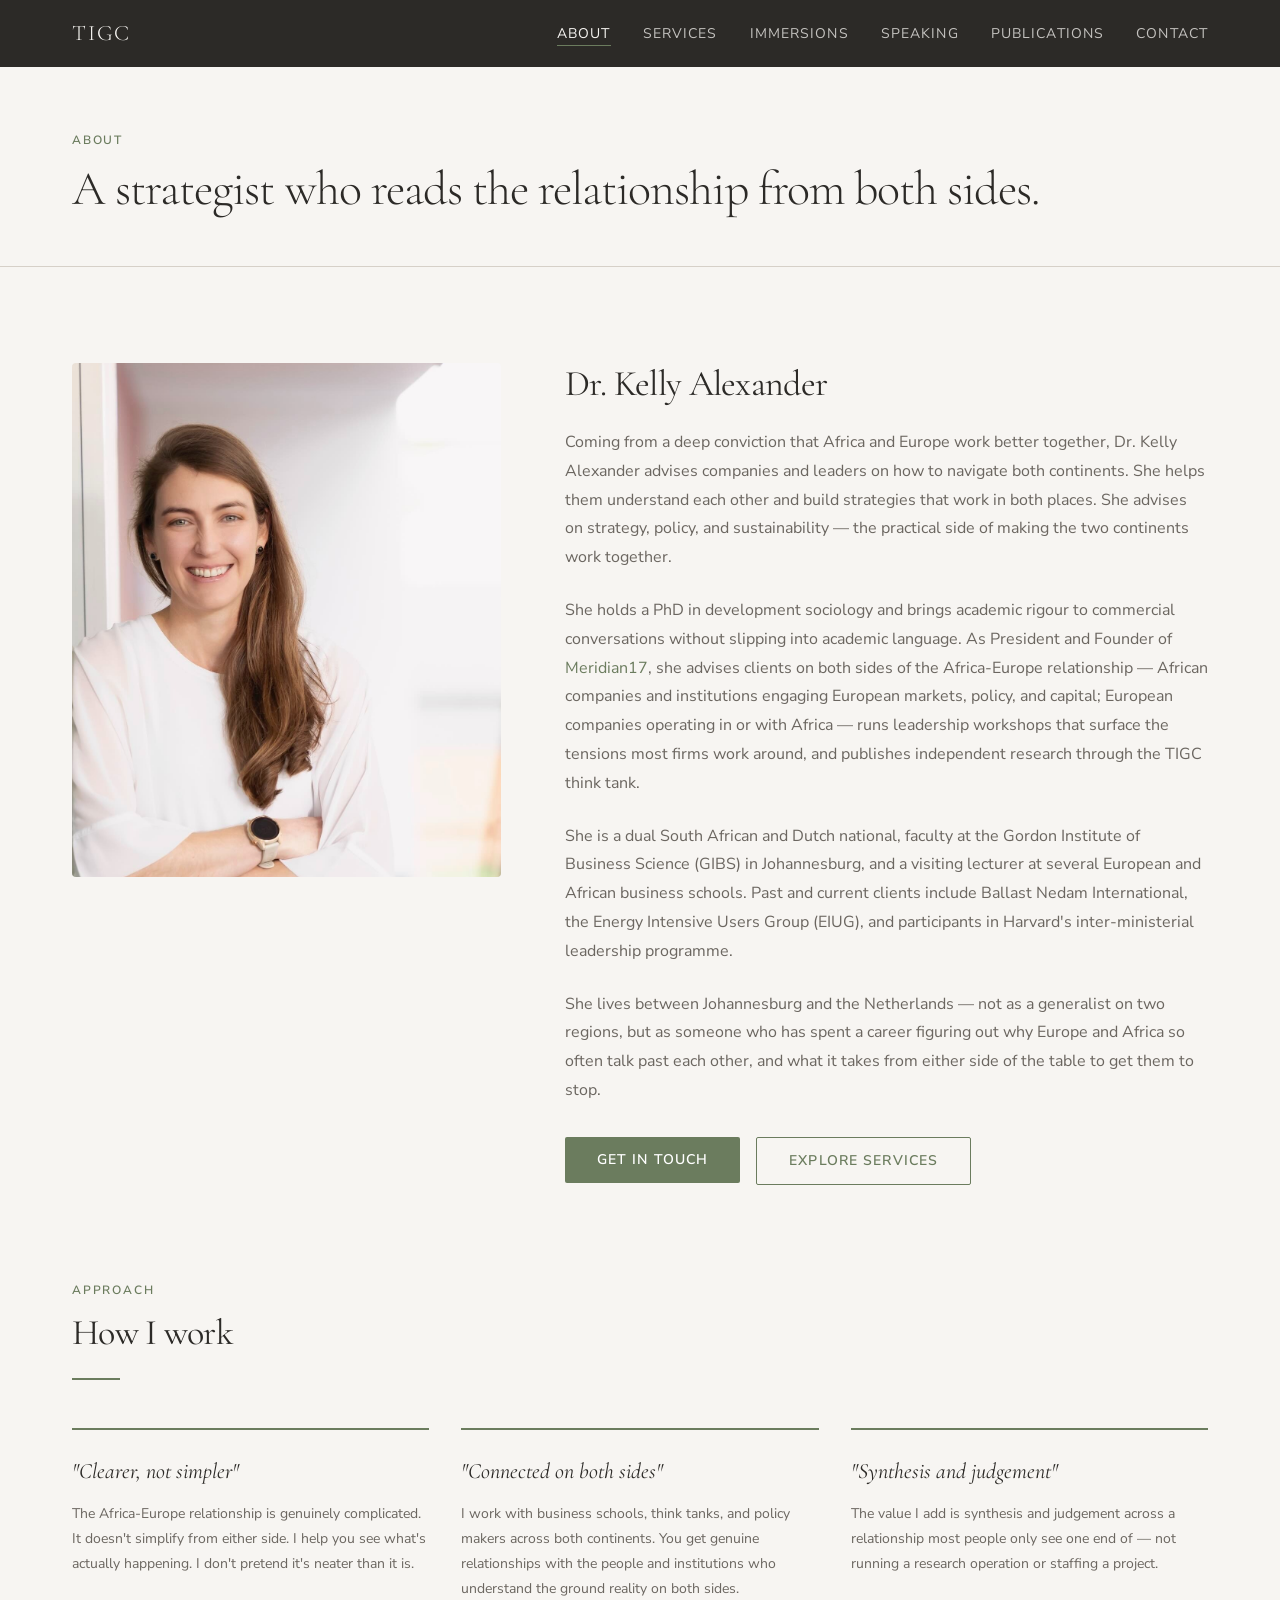
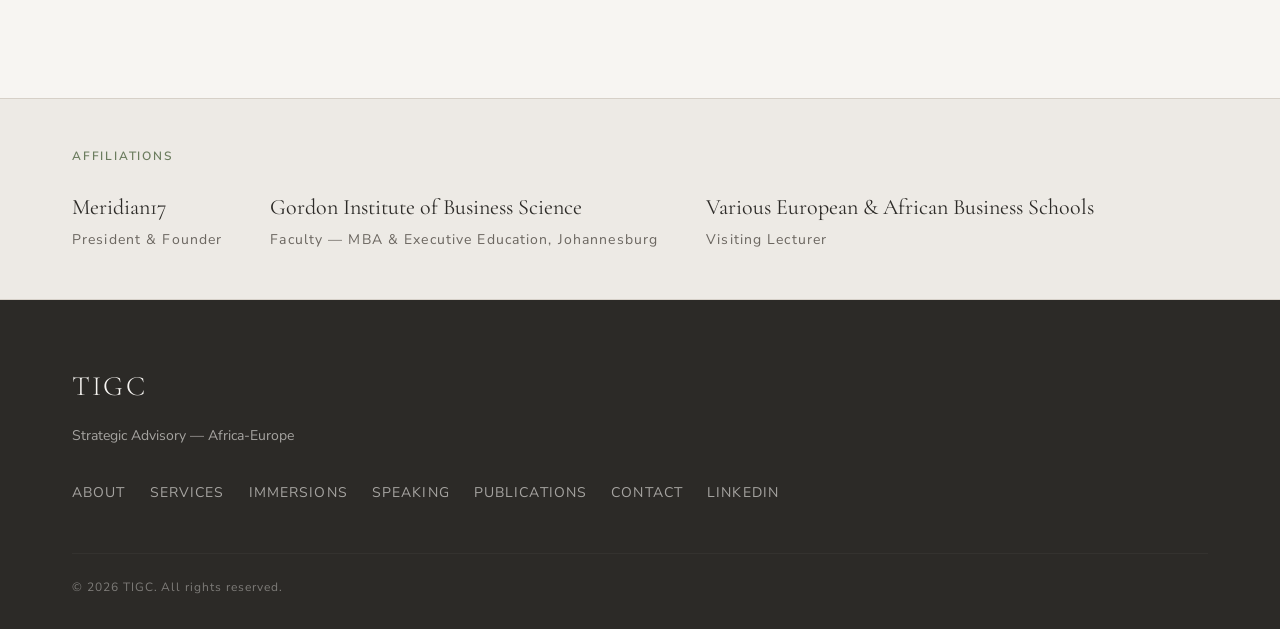
==== about.html @ c4c232ba "Update copyright year from 2025 to 2026 Updated footer copyright notices across all pages.  Co-Autho" ====
<!DOCTYPE html>
<html lang="en">
<head>
  <meta charset="UTF-8">
  <meta name="viewport" content="width=device-width, initial-scale=1.0">
  <meta name="description" content="Dr. Kelly Alexander advises companies and leaders on doing business across Africa and Europe. She helps them understand both continents and build strategies that work in both.">
  <meta property="og:title" content="About | TIGC — Strategic Advisory">
  <meta property="og:description" content="Strategic advice for companies navigating Africa and Europe.">
  <title>About | TIGC — Strategic Advisory</title>
  <link rel="stylesheet" href="css/styles.css">
  <style>
    .page-header {
      padding: var(--space-16) 0 var(--space-12);
      background-color: var(--color-bg);
      border-bottom: var(--border-thin);
    }

    .about-grid {
      display: grid;
      grid-template-columns: 2fr 3fr;
      gap: var(--space-16);
      align-items: start;
    }

    .about-photo {
      width: 100%;
      border-radius: var(--radius-md);
      object-fit: cover;
      aspect-ratio: 5/6;
    }

    .about-bio p {
      margin-bottom: var(--space-6);
      color: var(--color-text-secondary);
      line-height: var(--leading-relaxed);
    }

    /* Values */
    .values-grid {
      display: grid;
      grid-template-columns: repeat(3, 1fr);
      gap: var(--space-8);
      margin-top: var(--space-12);
    }

    .value-item {
      border-top: 2px solid var(--color-accent);
      padding-top: var(--space-6);
    }

    .value-item__title {
      font-family: var(--font-heading);
      font-size: var(--text-lg);
      font-weight: var(--weight-regular);
      font-style: italic;
      margin-bottom: var(--space-3);
      color: var(--color-text-primary);
    }

    .value-item__body {
      font-size: var(--text-sm);
      color: var(--color-text-secondary);
      line-height: var(--leading-relaxed);
    }

    /* Affiliations */
    .affiliations {
      background-color: var(--color-surface);
      border-top: var(--border-thin);
      border-bottom: var(--border-thin);
      padding: var(--space-12) 0;
    }

    .affiliations__list {
      display: flex;
      gap: var(--space-12);
      flex-wrap: wrap;
      margin-top: var(--space-6);
    }

    .affiliation-item {
      display: flex;
      flex-direction: column;
      gap: var(--space-1);
    }

    .affiliation-item__name {
      font-family: var(--font-heading);
      font-size: var(--text-lg);
      font-weight: var(--weight-regular);
    }

    .affiliation-item__role {
      font-size: var(--text-sm);
      color: var(--color-text-secondary);
      letter-spacing: var(--tracking-wide);
    }

    /* Nav additions */
    .nav__hamburger {
      display: none;
      background: none;
      border: none;
      cursor: pointer;
      padding: var(--space-2);
    }
    .nav__hamburger span {
      display: block;
      width: 22px;
      height: 2px;
      background-color: var(--color-nav-text);
      margin: 4px 0;
    }
    .nav__mobile { display: none; }
    .nav__mobile--open {
      display: flex;
      flex-direction: column;
      gap: var(--space-4);
      padding: var(--space-4) var(--gutter);
      background-color: var(--color-nav-bg);
    }
    .nav__mobile a {
      font-size: var(--text-sm);
      letter-spacing: var(--tracking-wide);
      text-transform: uppercase;
      color: var(--color-nav-text);
      opacity: 0.75;
    }
    .nav__links--active {
      opacity: 1 !important;
      border-bottom: 1px solid var(--color-accent);
      padding-bottom: 2px;
    }

    @media (max-width: 768px) {
      .nav__links { display: none; }
      .nav__hamburger { display: block; }
      .about-grid { grid-template-columns: 1fr; }
      .values-grid { grid-template-columns: 1fr; }
      .affiliations__list { flex-direction: column; gap: var(--space-6); }
    }
  </style>
</head>
<body>

  <!-- ── NAVIGATION ─────────────────────────────────────────── -->
  <nav class="nav" role="navigation" aria-label="Main navigation">
    <div class="container">
      <div class="nav__inner">
        <a href="index.html" class="nav__brand">TIGC</a>
        <ul class="nav__links">
          <li><a href="about.html">About</a></li>
          <li><a href="services.html">Services</a></li>
          <li><a href="immersions.html">Immersions</a></li>
          <li><a href="speaking.html">Speaking</a></li>
          <li><a href="publications.html">Publications</a></li>
          <li><a href="contact.html">Contact</a></li>
        </ul>
        <button class="nav__hamburger" aria-label="Toggle mobile menu" aria-expanded="false">
          <span></span><span></span><span></span>
        </button>
      </div>
    </div>
    <div class="nav__mobile">
      <a href="about.html">About</a>
      <a href="services.html">Services</a>
      <a href="immersions.html">Immersions</a>
      <a href="speaking.html">Speaking</a>
      <a href="publications.html">Publications</a>
      <a href="contact.html">Contact</a>
    </div>
  </nav>

  <!-- ── PAGE HEADER ────────────────────────────────────────── -->
  <div class="page-header">
    <div class="container">
      <p class="type-eyebrow" data-animate>About</p>
      <h1 class="type-h1" style="margin-top: var(--space-3);" data-animate>
        A strategist who reads the relationship from both sides.
      </h1>
    </div>
  </div>

  <!-- ── BIO SECTION ────────────────────────────────────────── -->
  <section class="section" aria-labelledby="bio-heading">
    <div class="container">
      <div class="about-grid">

        <div data-animate>
          <!-- REPLACE: swap src with professional portrait of [NAME] -->
          <img
            class="about-photo"
            src="images/Kelly%20Alexander.jpeg"
            alt="Portrait of Dr. Kelly Alexander, strategic advisor at TIGC"
          >
        </div>

        <div class="about-bio">
          <h2 class="type-h2" id="bio-heading" style="margin-bottom: var(--space-6);" data-animate>
            Dr. Kelly Alexander
          </h2>
          <div data-animate>
            <p>Coming from a deep conviction that Africa and Europe work better together, Dr. Kelly Alexander advises companies and leaders on how to navigate both continents. She helps them understand each other and build strategies that work in both places. She advises on strategy, policy, and sustainability — the practical side of making the two continents work together.</p>
            <p>She holds a PhD in development sociology and brings academic rigour to commercial conversations without slipping into academic language. As President and Founder of <a href="https://www.meridian17.org" target="_blank" rel="noopener">Meridian17</a>, she advises clients on both sides of the Africa-Europe relationship — African companies and institutions engaging European markets, policy, and capital; European companies operating in or with Africa — runs leadership workshops that surface the tensions most firms work around, and publishes independent research through the TIGC think tank.</p>
            <p>She is a dual South African and Dutch national, faculty at the Gordon Institute of Business Science (GIBS) in Johannesburg, and a visiting lecturer at several European and African business schools. Past and current clients include Ballast Nedam International, the Energy Intensive Users Group (EIUG), and participants in Harvard's inter-ministerial leadership programme.</p>
            <p>She lives between Johannesburg and the Netherlands — not as a generalist on two regions, but as someone who has spent a career figuring out why Europe and Africa so often talk past each other, and what it takes from either side of the table to get them to stop.</p>
          </div>
          <div style="margin-top: var(--space-8);" data-animate>
            <a href="contact.html" class="btn btn--primary">Get in touch</a>
            &nbsp;&nbsp;
            <a href="services.html" class="btn btn--outline">Explore services</a>
          </div>
        </div>

      </div>
    </div>
  </section>

  <!-- ── VALUES / APPROACH ──────────────────────────────────── -->
  <section class="section" style="padding-top: 0;" aria-labelledby="values-heading">
    <div class="container">
      <div class="section-header" data-animate>
        <p class="type-eyebrow section-header__eyebrow">Approach</p>
        <h2 id="values-heading" class="section-header__title">How I work</h2>
        <div class="divider"></div>
      </div>
      <div class="values-grid">
        <div class="value-item" data-animate>
          <p class="value-item__title">"Clearer, not simpler"</p>
          <p class="value-item__body">The Africa-Europe relationship is genuinely complicated. It doesn't simplify from either side. I help you see what's actually happening. I don't pretend it's neater than it is.</p>
        </div>
        <div class="value-item" data-animate>
          <p class="value-item__title">"Connected on both sides"</p>
          <p class="value-item__body">I work with business schools, think tanks, and policy makers across both continents. You get genuine relationships with the people and institutions who understand the ground reality on both sides.</p>
        </div>
        <div class="value-item" data-animate>
          <p class="value-item__title">"Synthesis and judgement"</p>
          <p class="value-item__body">The value I add is synthesis and judgement across a relationship most people only see one end of — not running a research operation or staffing a project.</p>
        </div>
      </div>
    </div>
  </section>

  <!-- ── AFFILIATIONS ───────────────────────────────────────── -->
  <div class="affiliations">
    <div class="container">
      <p class="type-eyebrow" data-animate>Affiliations</p>
      <div class="affiliations__list">
        <div class="affiliation-item" data-animate>
          <a href="https://www.meridian17.org" target="_blank" rel="noopener" style="color: inherit; text-decoration: none;">
            <span class="affiliation-item__name">Meridian17</span>
          </a>
          <span class="affiliation-item__role">President &amp; Founder</span>
        </div>
        <div class="affiliation-item" data-animate>
          <a href="https://www.gibs.co.za" target="_blank" rel="noopener" style="color: inherit; text-decoration: none;">
            <span class="affiliation-item__name">Gordon Institute of Business Science</span>
          </a>
          <span class="affiliation-item__role">Faculty — MBA &amp; Executive Education, Johannesburg</span>
        </div>
        <div class="affiliation-item" data-animate>
          <span class="affiliation-item__name">Various European &amp; African Business Schools</span>
          <span class="affiliation-item__role">Visiting Lecturer</span>
        </div>
      </div>
    </div>
  </div>

  <!-- ── FOOTER ─────────────────────────────────────────────── -->
  <footer class="footer" role="contentinfo">
    <div class="container">
      <div class="footer__brand">TIGC</div>
      <p class="footer__tagline">Strategic Advisory — Africa-Europe</p>
      <ul class="footer__links">
        <li><a href="about.html">About</a></li>
        <li><a href="services.html">Services</a></li>
        <li><a href="immersions.html">Immersions</a></li>
        <li><a href="speaking.html">Speaking</a></li>
        <li><a href="publications.html">Publications</a></li>
        <li><a href="contact.html">Contact</a></li>
        <!-- REPLACE: update href with real LinkedIn profile URL -->
        <li><a href="https://www.linkedin.com/in/kelalex/" aria-label="LinkedIn profile" target="_blank" rel="noopener">LinkedIn</a></li>
      </ul>
      <div class="footer__bottom">
        &copy; 2026 TIGC. All rights reserved.
      </div>
    </div>
  </footer>

  <script src="js/main.js"></script>
</body>
</html>
---- css/styles.css ----
/* ============================================================
   TIGC STYLEBOOK
   Brand: TIGC / [Lib's name] — Strategic Advisory
   Aesthetic: Clean minimal, earth tones, understated confidence
   High-end boutique consultancy feel
   ============================================================ */

/* ── GOOGLE FONTS IMPORT ──────────────────────────────────── */
/* Headings: Cormorant Garamond (serif — authoritative, literary) */
/* Body: Nunito Sans (humanist sans-serif — close to Calibri feel) */
@import url('https://fonts.googleapis.com/css2?family=Cormorant+Garamond:ital,wght@0,300;0,400;0,600;1,300;1,400&family=Nunito+Sans:wght@300;400;600&display=swap');

/* ── CSS VARIABLES ────────────────────────────────────────── */
:root {

  /* Colour Palette — Earth tones, warm greys, one strong accent */
  --color-bg:           #F7F5F2;   /* Warm off-white — main background */
  --color-surface:      #EDEAE5;   /* Slightly darker warm grey — card backgrounds */
  --color-border:       #D6D0C8;   /* Subtle warm border */

  --color-text-primary: #2C2A27;   /* Near-black warm brown — body text */
  --color-text-secondary:#6B6660;  /* Mid warm grey — captions, meta text */
  --color-text-light:   #9E9890;   /* Light warm grey — placeholders, dividers */

  --color-accent:       #6B7C5E;   /* Muted sage green — primary accent */
  --color-accent-dark:  #4A5940;   /* Deep forest green — hover states */
  --color-accent-warm:  #A07850;   /* Warm terracotta-brown — secondary accent */

  --color-white:        #FFFFFF;
  --color-nav-bg:       #2C2A27;   /* Dark warm brown — navigation bar */
  --color-nav-text:     #F7F5F2;   /* Off-white — nav text */

  /* Typography */
  --font-heading:       'Cormorant Garamond', Georgia, serif;
  --font-body:          'Nunito Sans', Calibri, 'Trebuchet MS', sans-serif;

  --text-xs:            0.75rem;    /* 12px */
  --text-sm:            0.875rem;   /* 14px */
  --text-base:          1rem;       /* 16px */
  --text-md:            1.125rem;   /* 18px */
  --text-lg:            1.375rem;   /* 22px */
  --text-xl:            1.75rem;    /* 28px */
  --text-2xl:           2.25rem;    /* 36px */
  --text-3xl:           3rem;       /* 48px */
  --text-4xl:           3.75rem;    /* 60px */

  --weight-light:       300;
  --weight-regular:     400;
  --weight-semibold:    600;

  --leading-tight:      1.15;
  --leading-normal:     1.6;
  --leading-relaxed:    1.8;

  --tracking-tight:    -0.02em;
  --tracking-normal:    0;
  --tracking-wide:      0.08em;
  --tracking-widest:    0.15em;

  /* Spacing */
  --space-1:            0.25rem;
  --space-2:            0.5rem;
  --space-3:            0.75rem;
  --space-4:            1rem;
  --space-6:            1.5rem;
  --space-8:            2rem;
  --space-12:           3rem;
  --space-16:           4rem;
  --space-24:           6rem;
  --space-32:           8rem;

  /* Layout */
  --max-width:          1200px;
  --max-width-text:     720px;
  --gutter:             2rem;

  /* Borders & Radius */
  --radius-sm:          2px;
  --radius-md:          4px;
  --radius-lg:          8px;
  --border-thin:        1px solid var(--color-border);
  --border-accent:      2px solid var(--color-accent);

  /* Shadows */
  --shadow-sm:          0 1px 3px rgba(44, 42, 39, 0.08);
  --shadow-md:          0 4px 16px rgba(44, 42, 39, 0.10);
  --shadow-lg:          0 8px 32px rgba(44, 42, 39, 0.12);

  /* Transitions */
  --transition-fast:    150ms ease;
  --transition-base:    250ms ease;
  --transition-slow:    400ms ease;

  /* Animation */
  --ease-out-expo:      cubic-bezier(0.16, 1, 0.3, 1);
}

/* ── RESET & BASE ─────────────────────────────────────────── */
*, *::before, *::after {
  box-sizing: border-box;
  margin: 0;
  padding: 0;
}

html {
  scroll-behavior: smooth;
  font-size: 16px;
  -webkit-font-smoothing: antialiased;
}

body {
  background-color: var(--color-bg);
  color: var(--color-text-primary);
  font-family: var(--font-body);
  font-size: var(--text-base);
  font-weight: var(--weight-regular);
  line-height: var(--leading-normal);
}

img {
  max-width: 100%;
  display: block;
}

a {
  color: var(--color-accent);
  text-decoration: none;
  transition: color var(--transition-fast);
}

a:hover {
  color: var(--color-accent-dark);
}

/* ── TYPOGRAPHY ───────────────────────────────────────────── */

/* Display — hero headline */
.type-display {
  font-family: var(--font-heading);
  font-size: var(--text-4xl);
  font-weight: var(--weight-light);
  line-height: var(--leading-tight);
  letter-spacing: var(--tracking-tight);
  color: var(--color-text-primary);
}

/* H1 */
h1, .type-h1 {
  font-family: var(--font-heading);
  font-size: var(--text-3xl);
  font-weight: var(--weight-light);
  line-height: var(--leading-tight);
  letter-spacing: var(--tracking-tight);
}

/* H2 — section headings */
h2, .type-h2 {
  font-family: var(--font-heading);
  font-size: var(--text-2xl);
  font-weight: var(--weight-regular);
  line-height: var(--leading-tight);
  letter-spacing: var(--tracking-tight);
}

/* H3 — card/service titles */
h3, .type-h3 {
  font-family: var(--font-heading);
  font-size: var(--text-xl);
  font-weight: var(--weight-regular);
  line-height: var(--leading-tight);
}

/* H4 — labels, sub-sections */
h4, .type-h4 {
  font-family: var(--font-body);
  font-size: var(--text-md);
  font-weight: var(--weight-semibold);
  line-height: var(--leading-normal);
  letter-spacing: var(--tracking-wide);
  text-transform: uppercase;
}

/* Body large */
.type-body-lg {
  font-size: var(--text-md);
  line-height: var(--leading-relaxed);
  font-weight: var(--weight-light);
}

/* Body regular */
.type-body {
  font-size: var(--text-base);
  line-height: var(--leading-normal);
}

/* Caption / meta */
.type-caption {
  font-size: var(--text-sm);
  color: var(--color-text-secondary);
  line-height: var(--leading-normal);
  letter-spacing: var(--tracking-wide);
}

/* Eyebrow label — sits above section headings */
.type-eyebrow {
  font-family: var(--font-body);
  font-size: var(--text-xs);
  font-weight: var(--weight-semibold);
  letter-spacing: var(--tracking-widest);
  text-transform: uppercase;
  color: var(--color-accent);
}

/* Pull quote */
.type-quote {
  font-family: var(--font-heading);
  font-size: var(--text-xl);
  font-weight: var(--weight-light);
  font-style: italic;
  line-height: var(--leading-relaxed);
  color: var(--color-text-secondary);
  border-left: 3px solid var(--color-accent);
  padding-left: var(--space-6);
}

/* ── LAYOUT ───────────────────────────────────────────────── */
.container {
  max-width: var(--max-width);
  margin: 0 auto;
  padding: 0 var(--gutter);
}

.container--text {
  max-width: var(--max-width-text);
  margin: 0 auto;
  padding: 0 var(--gutter);
}

.section {
  padding: var(--space-24) 0;
}

.section--lg {
  padding: var(--space-32) 0;
}

.grid-2 {
  display: grid;
  grid-template-columns: 1fr 1fr;
  gap: var(--space-8);
}

.grid-3 {
  display: grid;
  grid-template-columns: repeat(3, 1fr);
  gap: var(--space-8);
}

.grid-4 {
  display: grid;
  grid-template-columns: repeat(4, 1fr);
  gap: var(--space-8);
}

/* ── NAVIGATION ───────────────────────────────────────────── */
.nav {
  background-color: var(--color-nav-bg);
  padding: var(--space-4) 0;
  position: sticky;
  top: 0;
  z-index: 100;
}

.nav__inner {
  display: flex;
  align-items: center;
  justify-content: space-between;
}

.nav__brand {
  font-family: var(--font-heading);
  font-size: var(--text-lg);
  font-weight: var(--weight-light);
  color: var(--color-nav-text);
  letter-spacing: var(--tracking-wide);
}

.nav__links {
  display: flex;
  gap: var(--space-8);
  list-style: none;
}

.nav__links a {
  font-size: var(--text-sm);
  font-weight: var(--weight-regular);
  letter-spacing: var(--tracking-wide);
  text-transform: uppercase;
  color: var(--color-nav-text);
  opacity: 0.75;
  transition: opacity var(--transition-fast);
}

.nav__links a:hover {
  opacity: 1;
  color: var(--color-nav-text);
}

/* ── HERO SECTION ─────────────────────────────────────────── */
.hero {
  min-height: 85vh;
  display: flex;
  align-items: center;
  background-color: var(--color-bg);
  position: relative;
  overflow: hidden;
}

.hero__image {
  position: absolute;
  right: 0;
  top: 0;
  width: 45%;
  height: 100%;
  object-fit: cover;
  opacity: 0.85;
}

.hero__content {
  position: relative;
  z-index: 2;
  max-width: 55%;
  padding-right: var(--space-16);
}

.hero__eyebrow {
  margin-bottom: var(--space-6);
}

.hero__headline {
  margin-bottom: var(--space-6);
}

.hero__subheadline {
  margin-bottom: var(--space-8);
  color: var(--color-text-secondary);
}

/* ── BUTTONS ──────────────────────────────────────────────── */
.btn {
  display: inline-block;
  padding: var(--space-3) var(--space-8);
  font-family: var(--font-body);
  font-size: var(--text-sm);
  font-weight: var(--weight-semibold);
  letter-spacing: var(--tracking-wide);
  text-transform: uppercase;
  border-radius: var(--radius-sm);
  transition: all var(--transition-base);
  cursor: pointer;
  border: none;
  vertical-align: top;
}

.btn--primary {
  background-color: var(--color-accent);
  color: var(--color-white);
}

.btn--primary:hover {
  background-color: var(--color-accent-dark);
  color: var(--color-white);
  transform: translateY(-1px);
  box-shadow: var(--shadow-md);
}

.btn--outline {
  background-color: transparent;
  color: var(--color-accent);
  border: 1px solid var(--color-accent);
}

.btn--outline:hover {
  background-color: var(--color-accent);
  color: var(--color-white);
}

.btn--dark {
  background-color: var(--color-nav-bg);
  color: var(--color-nav-text);
}

.btn--dark:hover {
  background-color: var(--color-accent-dark);
  color: var(--color-white);
}

/* ── CARDS ────────────────────────────────────────────────── */
.card {
  display: flex;
  flex-direction: column;
  background-color: var(--color-surface);
  border: var(--border-thin);
  border-radius: var(--radius-md);
  padding: var(--space-8);
  transition: box-shadow var(--transition-base);
}

.card:hover {
  box-shadow: var(--shadow-md);
}

.card--accent {
  border-top: 3px solid var(--color-accent);
}

.card__eyebrow {
  margin-bottom: var(--space-3);
}

.card__title {
  margin-bottom: var(--space-4);
}

.card__body {
  color: var(--color-text-secondary);
  flex-grow: 1;
}

.card .btn {
  margin-top: auto;
}

/* ── DIVIDER ──────────────────────────────────────────────── */
.divider {
  width: 48px;
  height: 2px;
  background-color: var(--color-accent);
  margin: var(--space-6) 0;
}

.divider--center {
  margin: var(--space-6) auto;
}

/* ── SECTION HEADER ───────────────────────────────────────── */
.section-header {
  margin-bottom: var(--space-12);
}

.section-header--center {
  text-align: center;
}

.section-header__eyebrow {
  margin-bottom: var(--space-3);
}

.section-header__title {
  margin-bottom: var(--space-4);
}

.section-header__body {
  color: var(--color-text-secondary);
  max-width: 560px;
}

.section-header--center .section-header__body {
  margin: 0 auto;
}

/* ── PUBLICATIONS LIST ────────────────────────────────────── */
.publication-item {
  padding: var(--space-6) 0;
  border-bottom: var(--border-thin);
  display: flex;
  justify-content: flex-start;
  align-items: flex-start;
  gap: var(--space-8);
}

.publication-item:last-child {
  border-bottom: none;
}

.publication-item__meta {
  font-size: var(--text-xs);
  letter-spacing: var(--tracking-wide);
  text-transform: uppercase;
  color: var(--color-text-light);
  white-space: nowrap;
  padding-top: var(--space-1);
  width: 130px;
  flex-shrink: 0;
}

.publication-item__title {
  font-family: var(--font-heading);
  font-size: var(--text-lg);
  font-weight: var(--weight-regular);
  margin-bottom: var(--space-2);
}

.publication-item__description {
  font-size: var(--text-sm);
  color: var(--color-text-secondary);
}

/* ── SPEAKING / EVENTS ────────────────────────────────────── */
.speaking-item {
  display: grid;
  grid-template-columns: 80px 1fr;
  gap: var(--space-6);
  padding: var(--space-6) 0;
  border-bottom: var(--border-thin);
}

.speaking-item__date {
  font-family: var(--font-heading);
  font-size: var(--text-xl);
  font-weight: var(--weight-light);
  color: var(--color-accent);
  line-height: 1;
}

.speaking-item__date-month {
  font-size: var(--text-xs);
  letter-spacing: var(--tracking-widest);
  text-transform: uppercase;
  color: var(--color-text-light);
}

/* ── FOOTER ───────────────────────────────────────────────── */
.footer {
  background-color: var(--color-nav-bg);
  color: var(--color-nav-text);
  padding: var(--space-16) 0 var(--space-8);
}

.footer__brand {
  font-family: var(--font-heading);
  font-size: var(--text-xl);
  font-weight: var(--weight-light);
  letter-spacing: var(--tracking-wide);
  margin-bottom: var(--space-4);
}

.footer__tagline {
  font-size: var(--text-sm);
  opacity: 0.6;
  margin-bottom: var(--space-8);
}

.footer__links {
  list-style: none;
  display: flex;
  gap: var(--space-6);
  flex-wrap: wrap;
}

.footer__links a {
  font-size: var(--text-sm);
  letter-spacing: var(--tracking-wide);
  text-transform: uppercase;
  color: var(--color-nav-text);
  opacity: 0.6;
  transition: opacity var(--transition-fast);
}

.footer__links a:hover {
  opacity: 1;
}

.footer__bottom {
  margin-top: var(--space-12);
  padding-top: var(--space-6);
  border-top: 1px solid rgba(247, 245, 242, 0.1);
  font-size: var(--text-xs);
  opacity: 0.4;
  letter-spacing: var(--tracking-wide);
}

/* ── ANIMATIONS ───────────────────────────────────────────── */
@keyframes fadeInUp {
  from {
    opacity: 0;
    transform: translateY(20px);
  }
  to {
    opacity: 1;
    transform: translateY(0);
  }
}

.animate-fade-in-up {
  animation: fadeInUp 0.6s var(--ease-out-expo) forwards;
}

.animate-delay-1 { animation-delay: 100ms; }
.animate-delay-2 { animation-delay: 200ms; }
.animate-delay-3 { animation-delay: 300ms; }
.animate-delay-4 { animation-delay: 400ms; }

/* ── RESPONSIVE ───────────────────────────────────────────── */
@media (max-width: 1024px) {
  :root {
    --text-4xl: 3rem;
    --text-3xl: 2.5rem;
  }

  .hero__content {
    max-width: 65%;
  }

  .hero__image {
    width: 40%;
    opacity: 0.6;
  }

  .grid-3,
  .grid-4 {
    grid-template-columns: repeat(2, 1fr);
  }
}

@media (max-width: 768px) {
  :root {
    --text-4xl: 2.5rem;
    --text-3xl: 2rem;
    --gutter: 1.25rem;
  }

  .hero {
    min-height: auto;
    padding: var(--space-16) 0;
  }

  .hero__content {
    max-width: 100%;
    padding-right: 0;
  }

  .hero__image {
    display: none;
  }

  .grid-2,
  .grid-3,
  .grid-4 {
    grid-template-columns: 1fr;
  }

  .nav__links {
    display: none; /* replaced by hamburger menu in JS */
  }

  .section {
    padding: var(--space-16) 0;
  }

  .publication-item {
    flex-direction: column;
    gap: var(--space-2);
  }
}
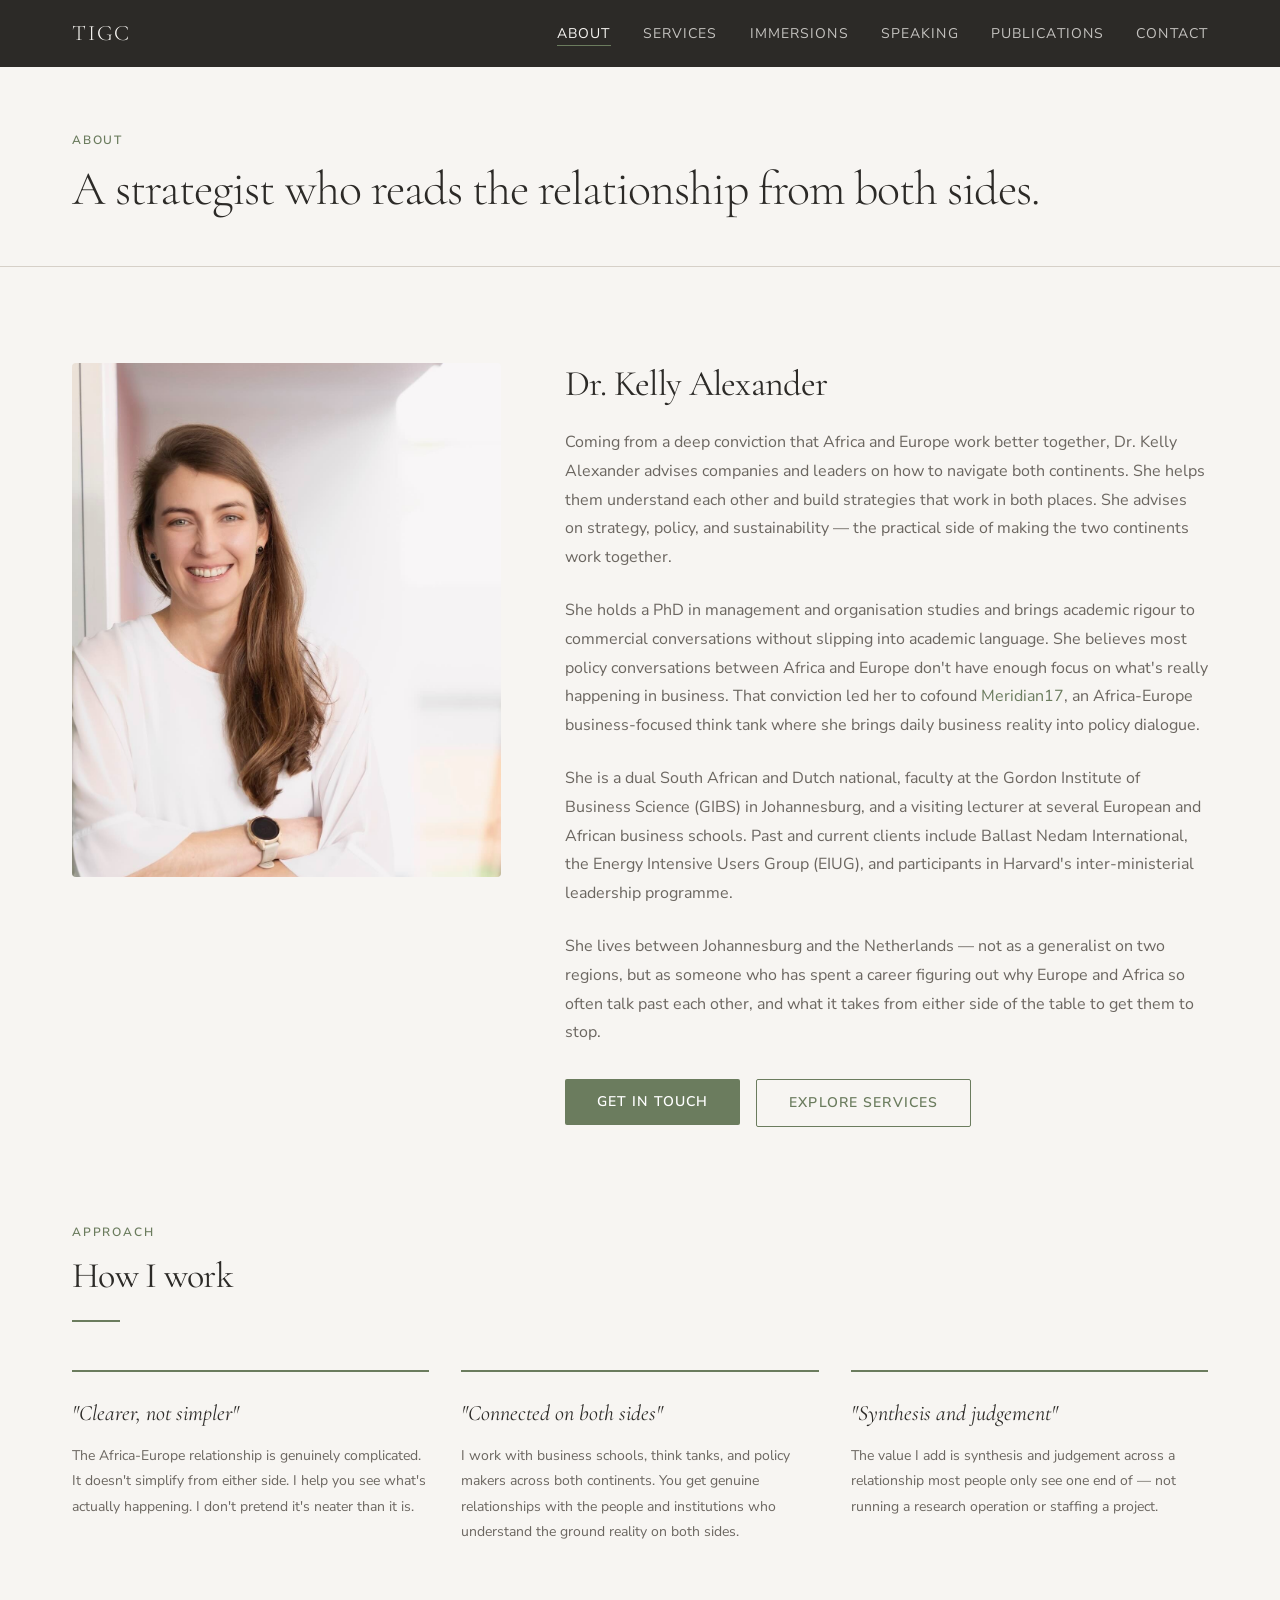
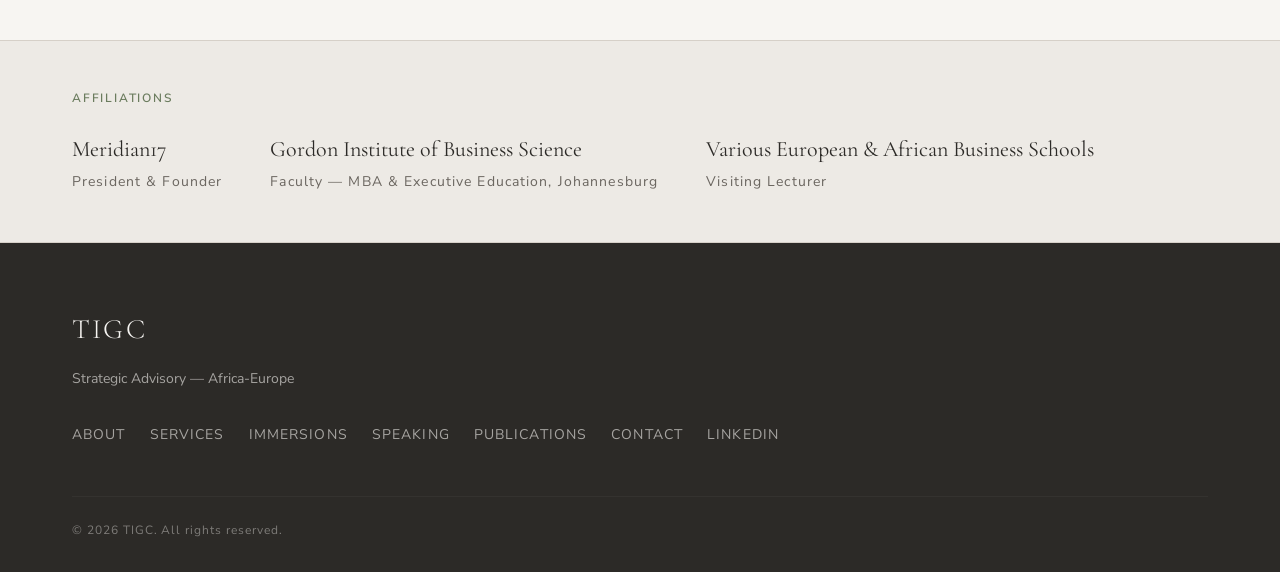
==== commit 78a0b17c: "Update bio section on about page - Changed PhD from "development sociology" to "management and organ" ====
--- a/about.html
+++ b/about.html
@@ -201,7 +201,7 @@
           </h2>
           <div data-animate>
             <p>Coming from a deep conviction that Africa and Europe work better together, Dr. Kelly Alexander advises companies and leaders on how to navigate both continents. She helps them understand each other and build strategies that work in both places. She advises on strategy, policy, and sustainability — the practical side of making the two continents work together.</p>
-            <p>She holds a PhD in development sociology and brings academic rigour to commercial conversations without slipping into academic language. As President and Founder of <a href="https://www.meridian17.org" target="_blank" rel="noopener">Meridian17</a>, she advises clients on both sides of the Africa-Europe relationship — African companies and institutions engaging European markets, policy, and capital; European companies operating in or with Africa — runs leadership workshops that surface the tensions most firms work around, and publishes independent research through the TIGC think tank.</p>
+            <p>She holds a PhD in management and organisation studies and brings academic rigour to commercial conversations without slipping into academic language. She believes most policy conversations between Africa and Europe don't have enough focus on what's really happening in business. That conviction led her to cofound <a href="https://www.meridian17.org" target="_blank" rel="noopener">Meridian17</a>, an Africa-Europe business-focused think tank where she brings daily business reality into policy dialogue.</p>
             <p>She is a dual South African and Dutch national, faculty at the Gordon Institute of Business Science (GIBS) in Johannesburg, and a visiting lecturer at several European and African business schools. Past and current clients include Ballast Nedam International, the Energy Intensive Users Group (EIUG), and participants in Harvard's inter-ministerial leadership programme.</p>
             <p>She lives between Johannesburg and the Netherlands — not as a generalist on two regions, but as someone who has spent a career figuring out why Europe and Africa so often talk past each other, and what it takes from either side of the table to get them to stop.</p>
           </div>
--- a/css/styles.css
+++ b/css/styles.css
@@ -416,10 +416,12 @@
 
 .card__eyebrow {
   margin-bottom: var(--space-3);
+  min-height: 1.2em;
 }
 
 .card__title {
   margin-bottom: var(--space-4);
+  min-height: 3.6em;
 }
 
 .card__body {
@@ -428,7 +430,7 @@
 }
 
 .card .btn {
-  margin-top: auto;
+  margin-top: var(--space-8);
 }
 
 /* ── DIVIDER ──────────────────────────────────────────────── */
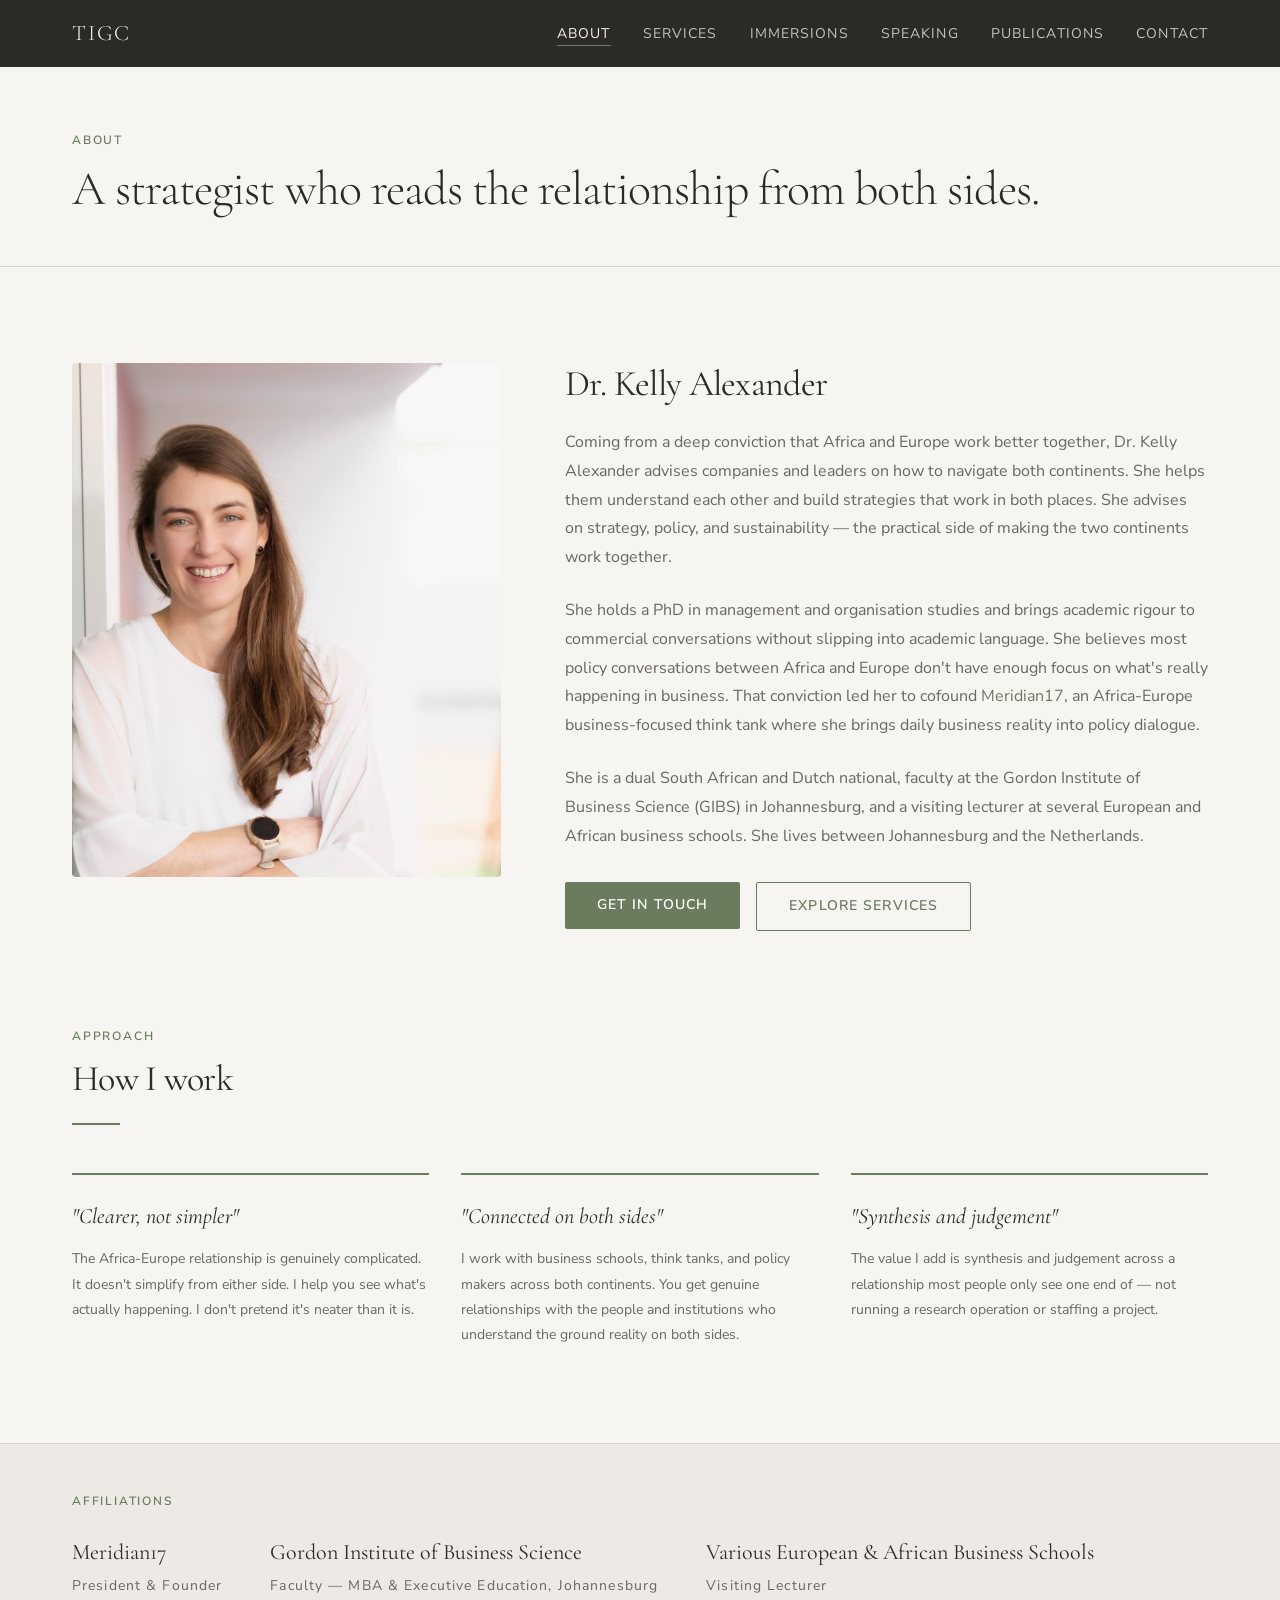
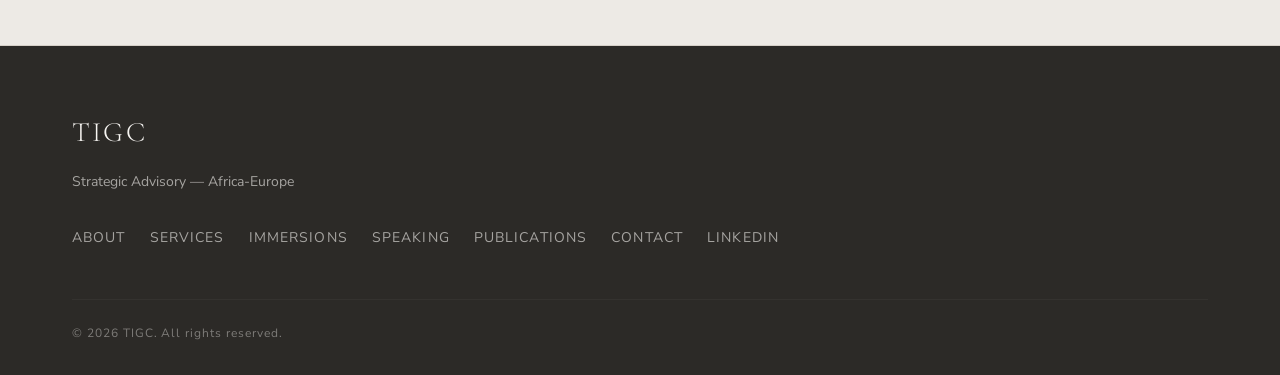
==== commit b0c46244: "Clean up bio section on about page - Removed "Past and current clients..." reference - Merged last t" ====
--- a/about.html
+++ b/about.html
@@ -202,8 +202,7 @@
           <div data-animate>
             <p>Coming from a deep conviction that Africa and Europe work better together, Dr. Kelly Alexander advises companies and leaders on how to navigate both continents. She helps them understand each other and build strategies that work in both places. She advises on strategy, policy, and sustainability — the practical side of making the two continents work together.</p>
             <p>She holds a PhD in management and organisation studies and brings academic rigour to commercial conversations without slipping into academic language. She believes most policy conversations between Africa and Europe don't have enough focus on what's really happening in business. That conviction led her to cofound <a href="https://www.meridian17.org" target="_blank" rel="noopener">Meridian17</a>, an Africa-Europe business-focused think tank where she brings daily business reality into policy dialogue.</p>
-            <p>She is a dual South African and Dutch national, faculty at the Gordon Institute of Business Science (GIBS) in Johannesburg, and a visiting lecturer at several European and African business schools. Past and current clients include Ballast Nedam International, the Energy Intensive Users Group (EIUG), and participants in Harvard's inter-ministerial leadership programme.</p>
-            <p>She lives between Johannesburg and the Netherlands — not as a generalist on two regions, but as someone who has spent a career figuring out why Europe and Africa so often talk past each other, and what it takes from either side of the table to get them to stop.</p>
+            <p>She is a dual South African and Dutch national, faculty at the Gordon Institute of Business Science (GIBS) in Johannesburg, and a visiting lecturer at several European and African business schools. She lives between Johannesburg and the Netherlands.</p>
           </div>
           <div style="margin-top: var(--space-8);" data-animate>
             <a href="contact.html" class="btn btn--primary">Get in touch</a>
--- a/css/styles.css
+++ b/css/styles.css
@@ -430,7 +430,7 @@
 }
 
 .card .btn {
-  margin-top: var(--space-8);
+  margin-top: var(--space-16);
 }
 
 /* ── DIVIDER ──────────────────────────────────────────────── */
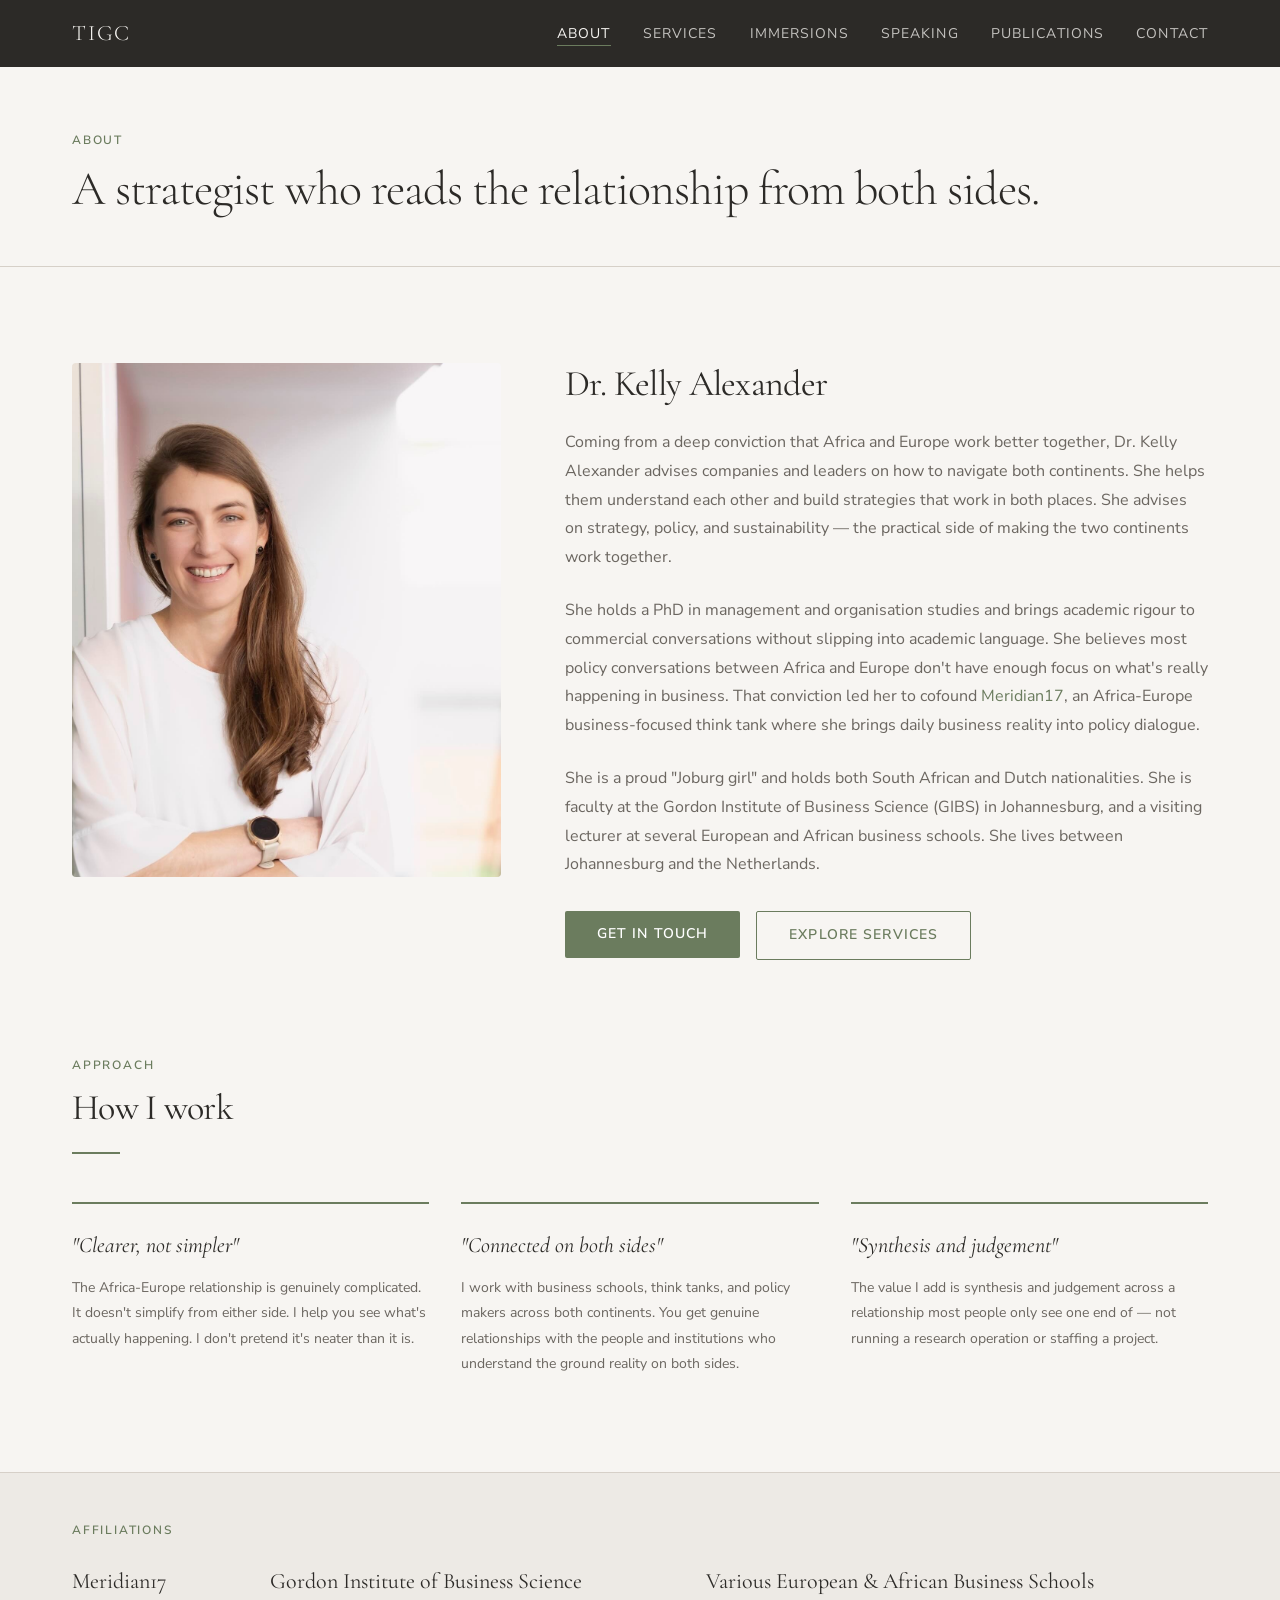
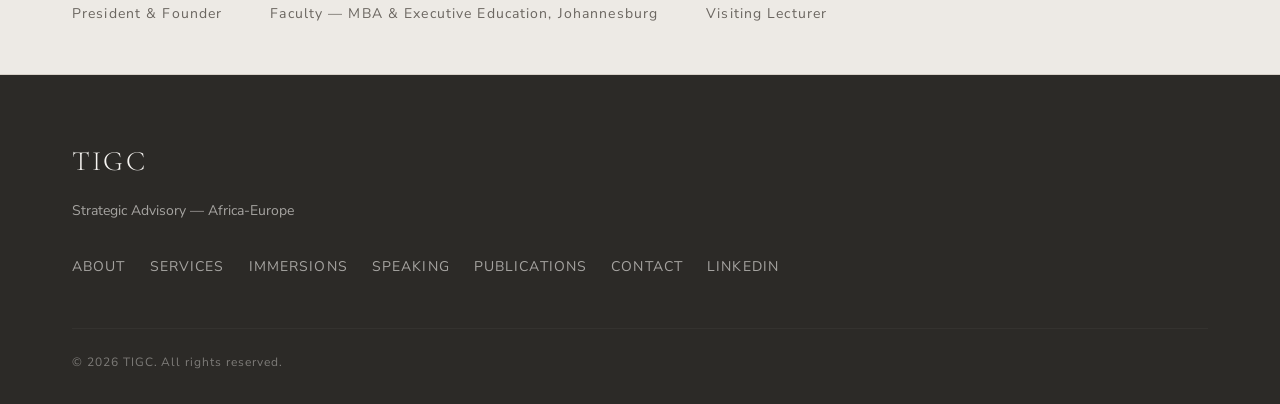
==== commit 0df329f9: "Update bio intro on about page Changed "dual South African and Dutch national" to "proud \"Joburg gi" ====
--- a/about.html
+++ b/about.html
@@ -202,7 +202,7 @@
           <div data-animate>
             <p>Coming from a deep conviction that Africa and Europe work better together, Dr. Kelly Alexander advises companies and leaders on how to navigate both continents. She helps them understand each other and build strategies that work in both places. She advises on strategy, policy, and sustainability — the practical side of making the two continents work together.</p>
             <p>She holds a PhD in management and organisation studies and brings academic rigour to commercial conversations without slipping into academic language. She believes most policy conversations between Africa and Europe don't have enough focus on what's really happening in business. That conviction led her to cofound <a href="https://www.meridian17.org" target="_blank" rel="noopener">Meridian17</a>, an Africa-Europe business-focused think tank where she brings daily business reality into policy dialogue.</p>
-            <p>She is a dual South African and Dutch national, faculty at the Gordon Institute of Business Science (GIBS) in Johannesburg, and a visiting lecturer at several European and African business schools. She lives between Johannesburg and the Netherlands.</p>
+            <p>She is a proud "Joburg girl" and holds both South African and Dutch nationalities. She is faculty at the Gordon Institute of Business Science (GIBS) in Johannesburg, and a visiting lecturer at several European and African business schools. She lives between Johannesburg and the Netherlands.</p>
           </div>
           <div style="margin-top: var(--space-8);" data-animate>
             <a href="contact.html" class="btn btn--primary">Get in touch</a>
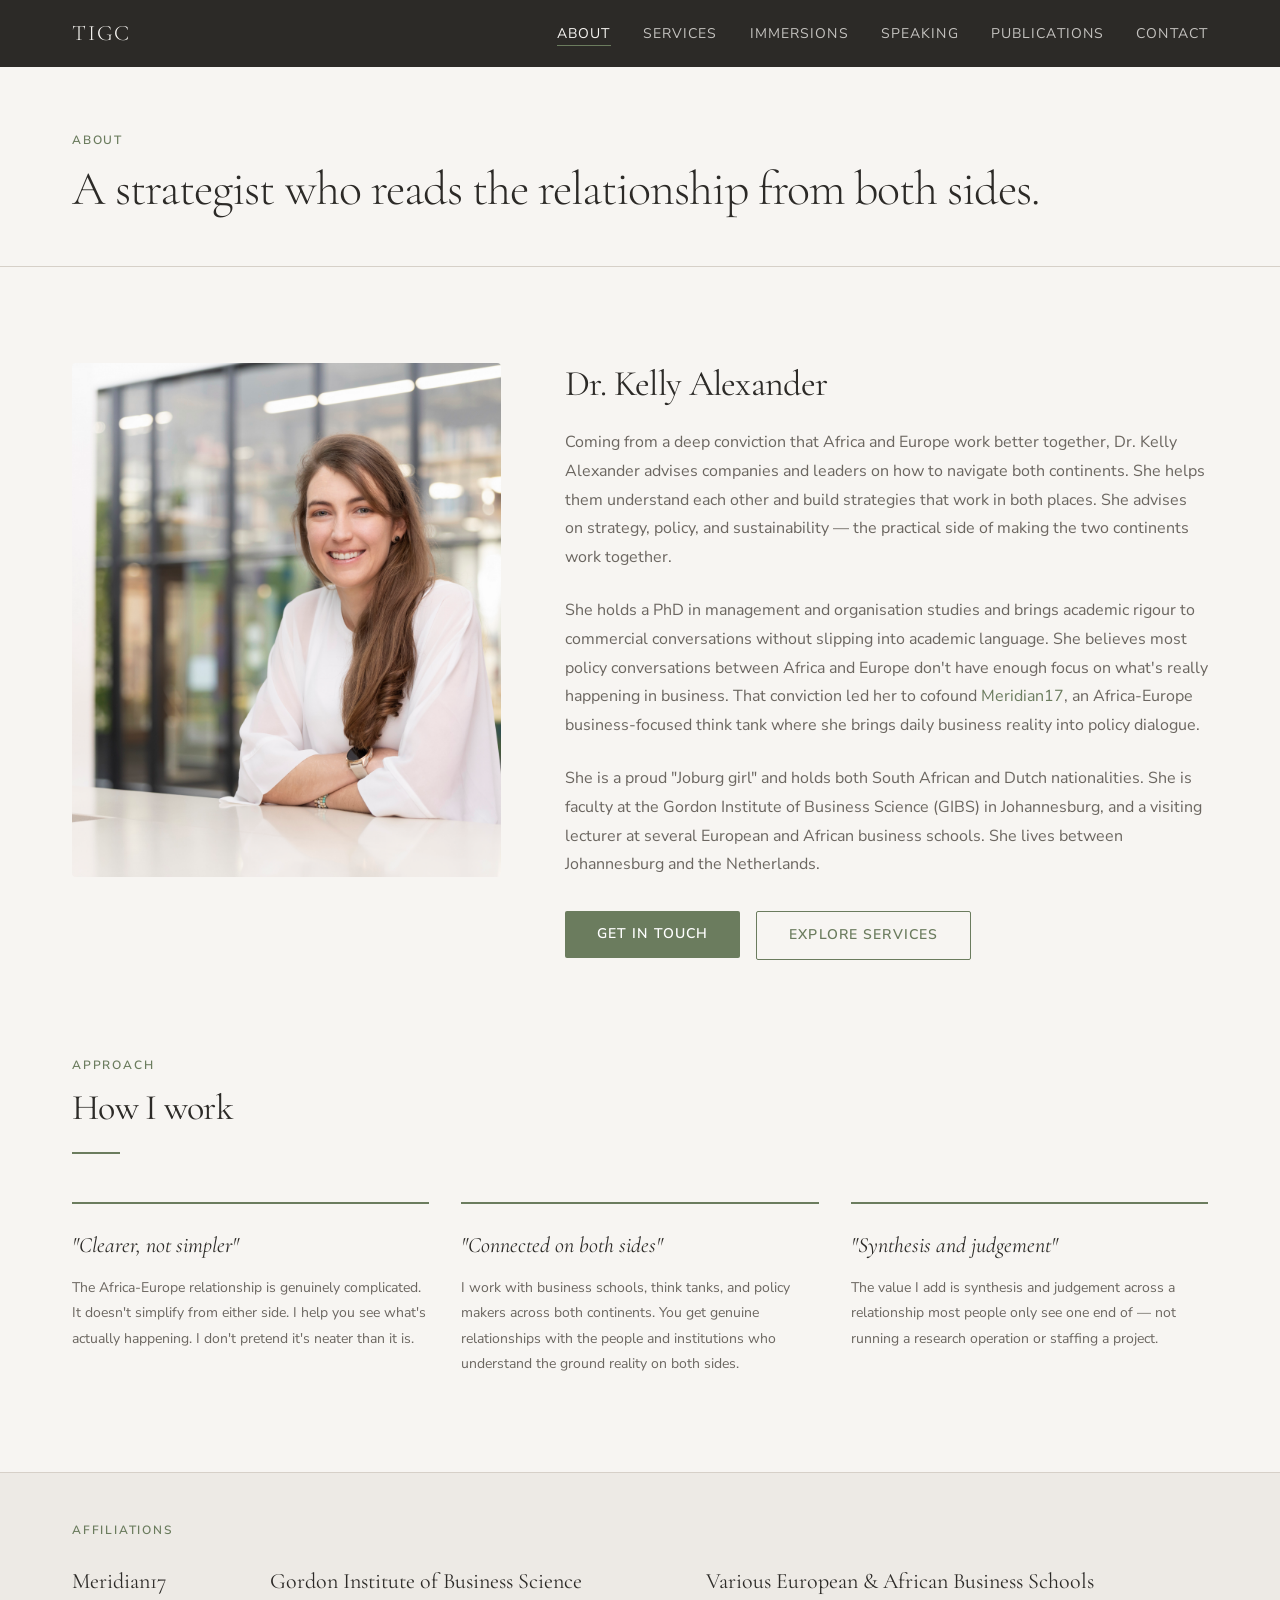
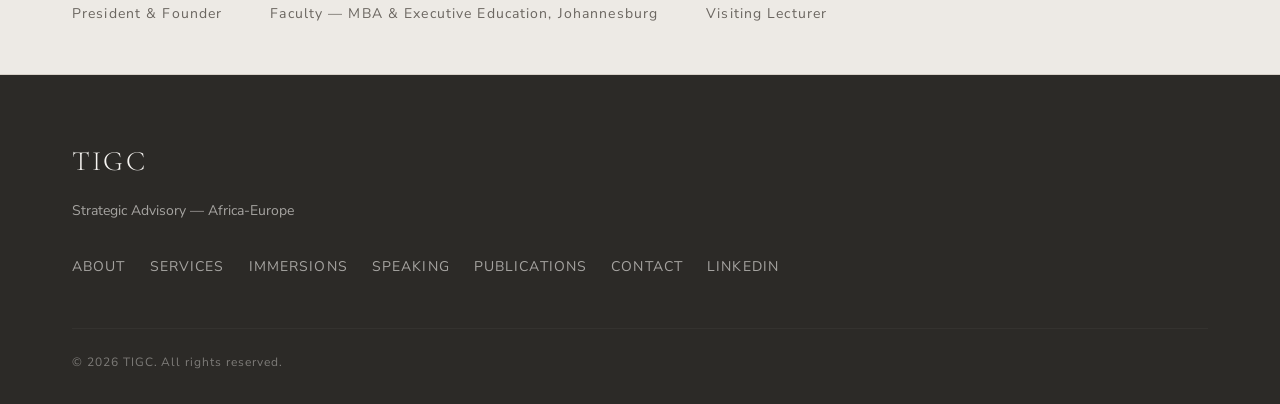
==== commit 81d444d3: "Rewrite services cards and update about portrait Remove juxtaposition patterns ("X, not Y") from all" ====
--- a/about.html
+++ b/about.html
@@ -7,6 +7,7 @@
   <meta property="og:title" content="About | TIGC — Strategic Advisory">
   <meta property="og:description" content="Strategic advice for companies navigating Africa and Europe.">
   <title>About | TIGC — Strategic Advisory</title>
+  <link rel="icon" type="image/svg+xml" href="favicon.svg">
   <link rel="stylesheet" href="css/styles.css">
   <style>
     .page-header {
@@ -190,7 +191,7 @@
           <!-- REPLACE: swap src with professional portrait of [NAME] -->
           <img
             class="about-photo"
-            src="images/Kelly%20Alexander.jpeg"
+            src="images/Kelly%20Alexander%2015.04.2024-10PP.jpg"
             alt="Portrait of Dr. Kelly Alexander, strategic advisor at TIGC"
           >
         </div>
